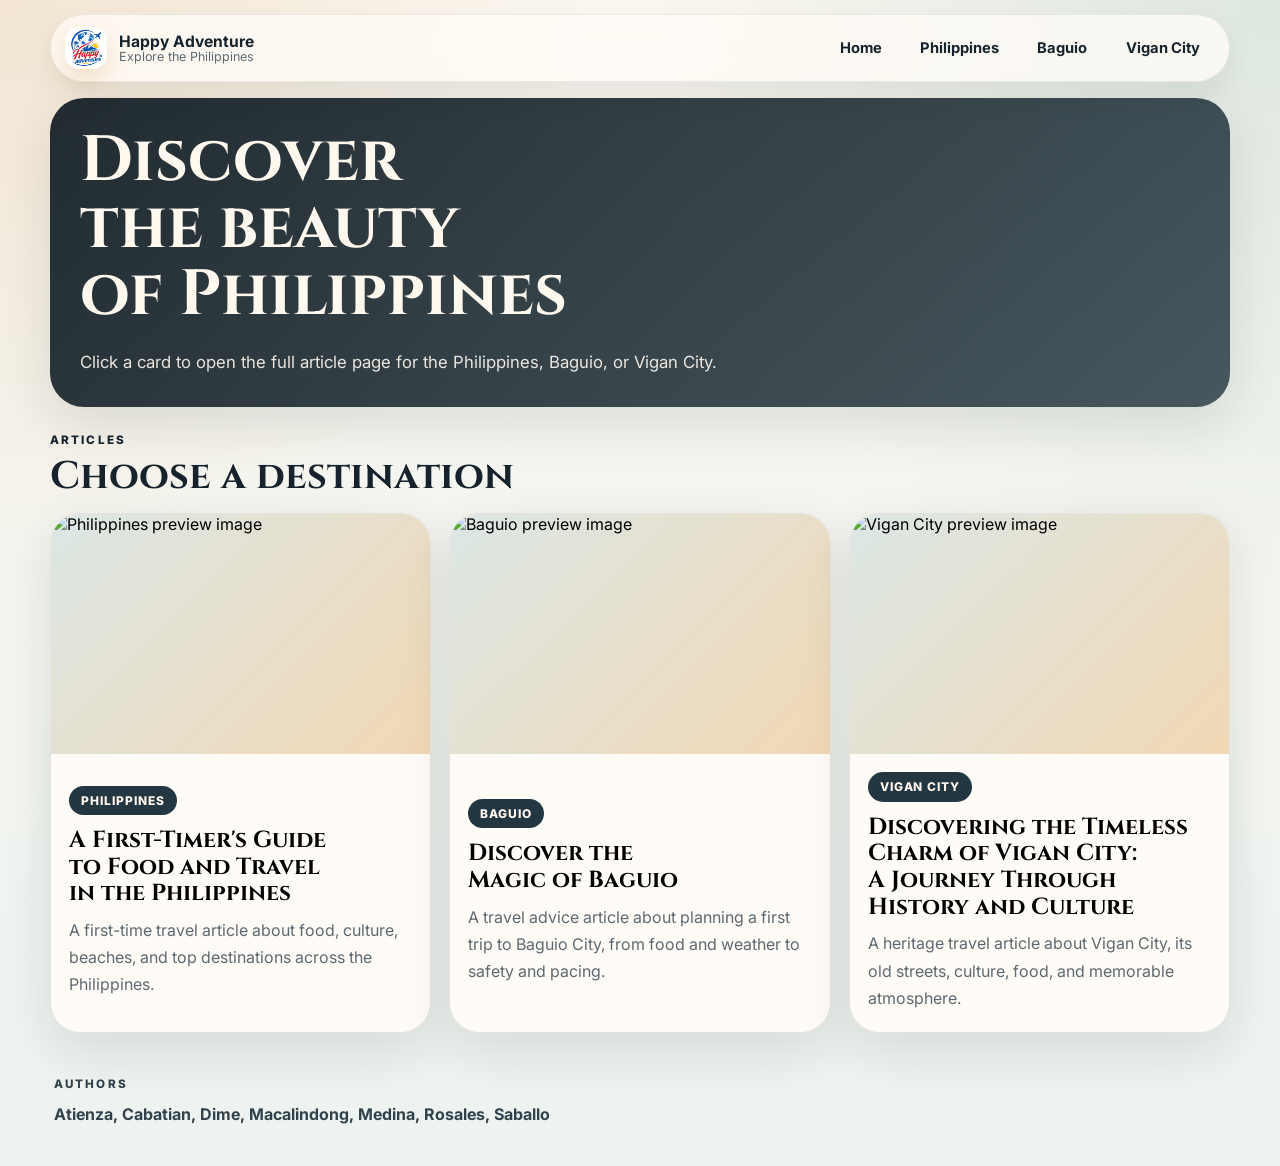
==== index.html @ 6094ad16 "Initial Commit" ====
<!DOCTYPE html>
<html lang="en">
<head>
  <meta charset="UTF-8" />
  <meta name="viewport" content="width=device-width, initial-scale=1.0" />
  <title>Happy Adventure</title>
  <link rel="preconnect" href="https://fonts.googleapis.com">
  <link rel="preconnect" href="https://fonts.gstatic.com" crossorigin>
  <link href="https://fonts.googleapis.com/css2?family=Cinzel:wght@600;700&family=Inter:wght@400;500;600;700;800&display=swap" rel="stylesheet">
  <link rel="stylesheet" href="styles.css" />
</head>
<body>
  <div class="page-shell">
    <nav class="site-nav" aria-label="Primary">
      <a class="brand" href="#" aria-label="Happy Adventure home">
        <img class="brand-mark" src="assets/happy-adventure-logo.jpg"></img>
        <span class="brand-text">
          <strong>Happy Adventure</strong>
          <small>Explore the Philippines</small>
        </span>
      </a>

      <div class="nav-links">
        <a href="#">Home</a>
        <a href="#philippines">Philippines</a>
        <a href="#baguio">Baguio</a>
        <a href="#vigan">Vigan City</a>
      </div>
    </nav>

    <header class="hero">
      <div class="hero-copy">
        <h1>Discover the beauty of Philippines</h1>
        <p class="intro">
          Click a card to open the full article page for the Philippines, Baguio, or Vigan City.
        </p>
      </div>
    </header>

    <main>
      <section id="home-page" class="page-section">
        <div class="section-head">
          <div>
            <p class="section-kicker">Articles</p>
            <h2>Choose a destination</h2>
          </div>
        </div>
        <div id="card-grid" class="card-grid" aria-label="Article cards"></div>
      </section>

      <section id="article-page" class="page-section" hidden>
        <button id="back-button" class="back-button" type="button">Back to cards</button>
        <article id="article-view" class="article-view" aria-live="polite"></article>
      </section>
    </main>

    <footer class="footer">
      <div>
        <p class="section-kicker">Authors</p>
        <p class="contributors">Atienza, Cabatian, Dime, Macalindong, Medina, Rosales, Saballo</p>
      </div>
    </footer>
  </div>

  <script src="script.js"></script>
</body>
</html>
---- styles.css ----
:root {
  --bg: #f4ede3;
  --ink: #16232c;
  --muted: #5d6971;
  --card: rgba(255, 250, 244, 0.9);
  --card-strong: rgba(255, 251, 246, 0.98);
  --line: rgba(20, 34, 43, 0.11);
  --accent: #c98b3f;
  --accent-2: #2e8a7d;
  --accent-soft: rgba(201, 139, 63, 0.14);
  --shadow: 0 18px 52px rgba(13, 24, 31, 0.11);
  --shadow-soft: 0 12px 30px rgba(13, 24, 31, 0.08);
  --radius-xl: 30px;
  --radius-lg: 22px;
  --radius-md: 16px;
}

* {
  box-sizing: border-box;
}

html {
  scroll-behavior: smooth;
}

body {
  margin: 0;
  font-family: "Inter", system-ui, sans-serif;
  color: var(--ink);
  overflow-x: hidden;
  background:
    radial-gradient(circle at top left, rgba(201, 139, 63, 0.16), transparent 34%),
    radial-gradient(circle at top right, rgba(46, 138, 125, 0.14), transparent 36%),
    linear-gradient(180deg, #fbf7f0 0%, #edf3f0 100%);
}

a {
  color: inherit;
}

button {
  font: inherit;
}

.page-shell {
  width: min(1180px, calc(100% - 28px));
  margin: 14px auto 34px;
}

.site-nav {
  position: sticky;
  top: 12px;
  z-index: 20;
  display: flex;
  align-items: center;
  justify-content: space-between;
  gap: 16px;
  margin-bottom: 16px;
  padding: 12px 14px;
  border-radius: 999px;
  background: rgba(255, 251, 246, 0.78);
  border: 1px solid rgba(20, 34, 43, 0.08);
  backdrop-filter: blur(16px);
  box-shadow: var(--shadow-soft);
}

.brand {
  display: inline-flex;
  align-items: center;
  gap: 12px;
  text-decoration: none;
  min-width: 0;
}

.brand-mark {
  display: grid;
  place-items: center;
  width: 42px;
  height: 42px;
  border-radius: 14px;
  background: linear-gradient(135deg, var(--accent), #e2b86e);
  color: #fffaf3;
  font-size: 0.8rem;
  font-weight: 900;
  letter-spacing: 0.08em;
  box-shadow: 0 10px 20px rgba(201, 139, 63, 0.22);
}

.brand-text {
  display: grid;
  line-height: 1.1;
}

.brand-text strong {
  font-size: 0.98rem;
}

.brand-text small {
  color: var(--muted);
  font-size: 0.78rem;
}

.nav-links {
  display: flex;
  align-items: center;
  flex-wrap: wrap;
  gap: 8px;
}

.nav-links a {
  text-decoration: none;
  color: var(--ink);
  font-weight: 700;
  font-size: 0.92rem;
  padding: 0.7rem 0.95rem;
  border-radius: 999px;
  transition: background 0.18s ease, transform 0.18s ease, color 0.18s ease;
}

.nav-links a:hover,
.nav-links a:focus-visible {
  background: rgba(46, 138, 125, 0.11);
  color: #184f48;
  transform: translateY(-1px);
  outline: none;
}

.hero {
  display: grid;
  grid-template-columns: minmax(0, 1.25fr) minmax(280px, 0.75fr);
  gap: 20px;
  padding: 30px;
  border-radius: 34px;
  background:
    linear-gradient(135deg, rgba(17, 29, 36, 0.93), rgba(44, 62, 70, 0.86)),
    url("https://images.unsplash.com/photo-1500375592092-40eb2168fd21?auto=format&fit=crop&w=1600&q=80") center/cover;
  color: #fff8ef;
  box-shadow: var(--shadow);
  overflow: hidden;
}

.eyebrow,
.section-kicker,
.note-label {
  margin: 0 0 10px;
  text-transform: uppercase;
  letter-spacing: 0.18em;
  font-size: 0.73rem;
  font-weight: 800;
}

.hero h1,
.section-head h2,
.article-title {
  font-family: "Cinzel", Georgia, serif;
  line-height: 1.05;
  margin: 0;
}

.hero h1 {
  font-size: clamp(2.3rem, 5vw, 4.6rem);
  max-width: 12ch;
  text-wrap: balance;
}

.intro {
  margin: 18px 0 0;
  max-width: 60ch;
  line-height: 1.75;
  font-size: 1.05rem;
  color: rgba(255, 248, 239, 0.9);
}

.hero-note {
  padding: 20px;
  border-radius: 24px;
  background: rgba(255, 248, 239, 0.1);
  border: 1px solid rgba(255, 248, 239, 0.14);
  backdrop-filter: blur(10px);
}

.hero-note ul {
  margin: 0;
  padding-left: 18px;
  line-height: 1.75;
  color: rgba(255, 248, 239, 0.92);
}

main {
  margin-top: 24px;
}

.page-section {
  margin-top: 26px;
}

.section-head {
  margin-bottom: 16px;
}

.section-head h2 {
  font-size: clamp(1.6rem, 3vw, 2.5rem);
  text-wrap: balance;
}

.card-grid {
  display: grid;
  grid-template-columns: repeat(3, minmax(0, 1fr));
  gap: 18px;
}

.story-card {
  display: grid;
  gap: 0;
  border: 1px solid var(--line);
  border-radius: var(--radius-xl);
  overflow: hidden;
  background: var(--card-strong);
  box-shadow: var(--shadow);
  cursor: pointer;
  text-align: left;
  padding: 0;
  transition: transform 0.18s ease, box-shadow 0.18s ease;
}

.story-card:hover,
.story-card:focus-visible {
  transform: translateY(-3px);
  box-shadow: 0 24px 65px rgba(13, 24, 31, 0.18);
  outline: none;
}

.story-thumb {
  height: 240px;
  background: linear-gradient(135deg, #dce7e5, #f1d8b4);
}

.story-thumb img {
  display: block;
  width: 100%;
  height: 100%;
  object-fit: cover;
}

.story-body {
  padding: 18px 18px 20px;
}

.story-tag {
  display: inline-flex;
  align-items: center;
  border-radius: 999px;
  padding: 0.45rem 0.75rem;
  font-size: 0.75rem;
  font-weight: 800;
  text-transform: uppercase;
  letter-spacing: 0.08em;
  color: #fff7ed;
  background: #233743;
}

.story-card h3 {
  margin: 12px 0 10px;
  font-family: "Cinzel", Georgia, serif;
  font-size: 1.45rem;
  line-height: 1.15;
  text-wrap: balance;
}

.story-card p {
  margin: 0;
  line-height: 1.7;
  color: var(--muted);
}

.back-button {
  display: inline-flex;
  align-items: center;
  gap: 8px;
  border: 0;
  border-radius: 999px;
  padding: 0.9rem 1.15rem;
  background: linear-gradient(135deg, #233743, #1d2d36);
  color: #fff7ed;
  font-weight: 800;
  cursor: pointer;
  box-shadow: var(--shadow);
}

.article-view {
  margin-top: 16px;
  border-radius: 32px;
  background: var(--card);
  border: 1px solid var(--line);
  overflow: hidden;
  box-shadow: var(--shadow);
}

.article-hero {
  margin: 0;
  width: 100%;
  overflow: hidden;
  background: #dce7e5;
}

.article-hero img {
  display: block;
  width: 100%;
  height: auto;
  object-fit: cover;
}

.article-meta-wrap {
  padding: 26px 26px 10px;
}

.article-title {
  font-size: clamp(1.9rem, 4vw, 3.6rem);
  margin-bottom: 14px;
  text-wrap: balance;
}

.article-meta {
  display: flex;
  flex-wrap: wrap;
  gap: 10px;
  margin: 0 0 12px;
  color: var(--muted);
}

.meta-chip {
  border-radius: 999px;
  padding: 0.45rem 0.75rem;
  background: rgba(45, 127, 119, 0.1);
  border: 1px solid rgba(45, 127, 119, 0.16);
}

.article-source {
  margin: 0 26px;
  padding: 12px 0 18px;
  color: var(--muted);
  border-bottom: 1px solid var(--line);
}

.article-source a {
  color: var(--accent-2);
  font-weight: 700;
  text-decoration-thickness: 2px;
  text-underline-offset: 3px;
}

.article-content {
  padding: 18px 26px 28px;
}

.article-content p {
  margin: 0 0 16px;
  line-height: 1.85;
  font-size: 1.02rem;
}

.article-content p:last-child {
  margin-bottom: 0;
}

.footer {
  display: flex;
  justify-content: space-between;
  gap: 20px;
  align-items: end;
  padding: 22px 4px 4px;
  margin-top: 22px;
  color: #31424b;
}

.contributors {
  margin: 0;
  font-weight: 700;
  line-height: 1.7;
}

.footer-note {
  margin: 0;
  text-align: right;
  color: var(--muted);
  max-width: 30ch;
}

@media (max-width: 960px) {
  .site-nav {
    border-radius: 24px;
    padding: 14px;
  }

  .hero,
  .card-grid,
  .footer {
    grid-template-columns: 1fr;
    flex-direction: column;
    align-items: stretch;
  }

  .card-grid {
    display: grid;
  }

  .story-thumb {
    height: 220px;
  }

  .article-meta-wrap,
  .article-source,
  .article-content {
    padding-left: 18px;
    padding-right: 18px;
  }

  .footer-note {
    text-align: left;
    max-width: none;
  }
}

@media (max-width: 640px) {
  .page-shell {
    width: min(100% - 18px, 1180px);
  }

  .site-nav {
    top: 8px;
    padding: 12px;
  }

  .brand-text small {
    display: none;
  }

  .nav-links {
    gap: 6px;
  }

  .nav-links a {
    padding: 0.62rem 0.78rem;
    font-size: 0.85rem;
  }

  .hero {
    padding: 20px;
    border-radius: 26px;
  }

  .article-view {
    border-radius: 24px;
  }
}
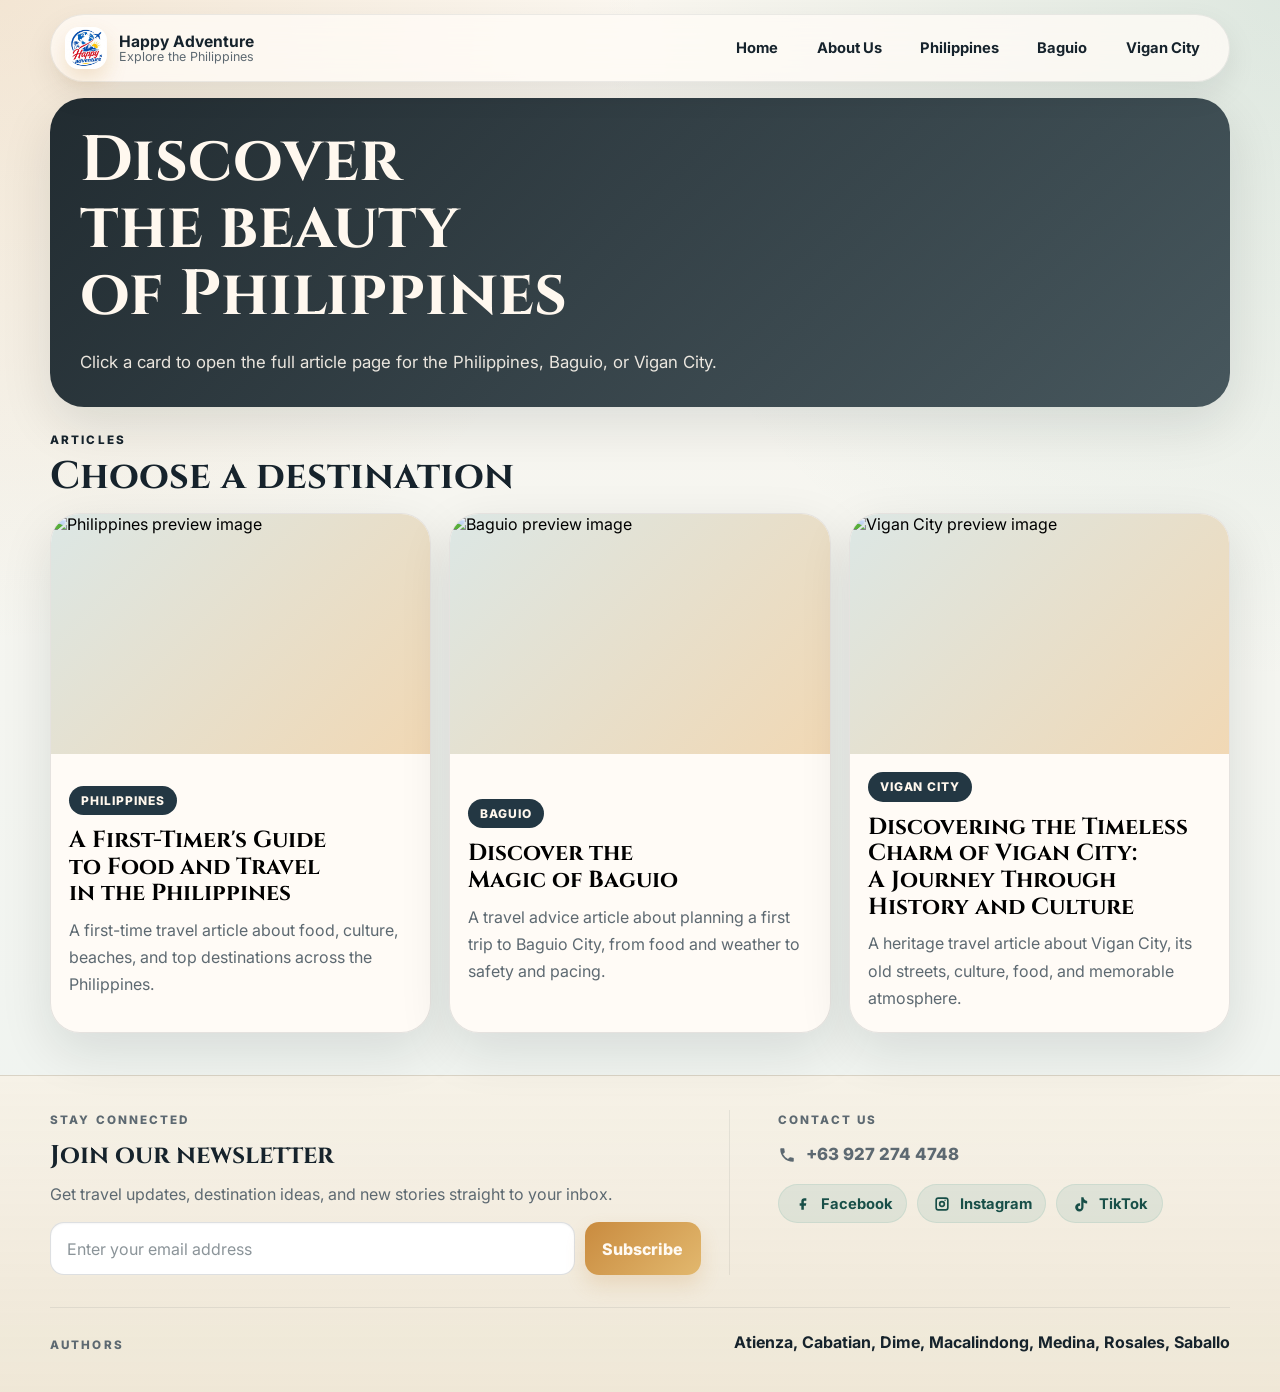
==== commit 7cbd707d: "Added about us and footer" ====
--- a/index.html
+++ b/index.html
@@ -12,8 +12,8 @@
 <body>
   <div class="page-shell">
     <nav class="site-nav" aria-label="Primary">
-      <a class="brand" href="#" aria-label="Happy Adventure home">
-        <img class="brand-mark" src="assets/happy-adventure-logo.jpg"></img>
+      <a class="brand" href="index.html" aria-label="Happy Adventure home">
+        <img class="brand-mark" src="assets/happy-adventure-logo.jpg" alt="Happy Adventure logo" />
         <span class="brand-text">
           <strong>Happy Adventure</strong>
           <small>Explore the Philippines</small>
@@ -21,7 +21,8 @@
       </a>
 
       <div class="nav-links">
-        <a href="#">Home</a>
+        <a href="index.html">Home</a>
+        <a href="about-us.html">About Us</a>
         <a href="#philippines">Philippines</a>
         <a href="#baguio">Baguio</a>
         <a href="#vigan">Vigan City</a>
@@ -54,12 +55,50 @@
       </section>
     </main>
 
-    <footer class="footer">
-      <div>
-        <p class="section-kicker">Authors</p>
-        <p class="contributors">Atienza, Cabatian, Dime, Macalindong, Medina, Rosales, Saballo</p>
+    </div>
+
+    <footer class="site-footer">
+      <div class="footer-grid">
+        <section class="footer-panel footer-newsletter">
+          <p class="section-kicker">Stay Connected</p>
+          <h2>Join our newsletter</h2>
+          <p>Get travel updates, destination ideas, and new stories straight to your inbox.</p>
+          <form class="newsletter-form">
+            <label class="sr-only" for="newsletter-email">Email address</label>
+            <input id="newsletter-email" name="email" type="email" placeholder="Enter your email address" />
+            <button type="submit">Subscribe</button>
+          </form>
+        </section>
+
+        <section class="footer-panel footer-contact">
+          <p class="section-kicker">Contact Us</p>
+          <p class="contact-phone">
+            <svg viewBox="0 0 24 24" aria-hidden="true"><path d="M6.62 10.79a15.1 15.1 0 0 0 6.59 6.59l2.2-2.2a1 1 0 0 1 1.02-.24c1.12.37 2.33.57 3.57.57a1 1 0 0 1 1 1v3.5a1 1 0 0 1-1 1C10.3 21 3 13.7 3 4a1 1 0 0 1 1-1h3.5a1 1 0 0 1 1 1c0 1.24.2 2.45.57 3.57a1 1 0 0 1-.25 1.02l-2.2 2.2Z"/></svg>
+            <span>+63 927 274 4748</span>
+          </p>
+          <div class="social-links" aria-label="Social media links">
+            <a href="https://facebook.com" target="_blank" rel="noreferrer" aria-label="Facebook">
+              <svg viewBox="0 0 24 24" aria-hidden="true"><path d="M13.5 8H16V5h-2.5C11.57 5 10 6.57 10 8.5V11H8v3h2v5h3v-5h2.4l.6-3H13V8.8c0-.44.36-.8.5-.8Z"/></svg>
+              <span>Facebook</span>
+            </a>
+            <a href="https://instagram.com" target="_blank" rel="noreferrer" aria-label="Instagram">
+              <svg viewBox="0 0 24 24" aria-hidden="true"><path d="M7.5 4h9A3.5 3.5 0 0 1 20 7.5v9a3.5 3.5 0 0 1-3.5 3.5h-9A3.5 3.5 0 0 1 4 16.5v-9A3.5 3.5 0 0 1 7.5 4Zm0 2A1.5 1.5 0 0 0 6 7.5v9A1.5 1.5 0 0 0 7.5 18h9a1.5 1.5 0 0 0 1.5-1.5v-9A1.5 1.5 0 0 0 16.5 6h-9ZM12 8.2A3.8 3.8 0 1 1 8.2 12 3.8 3.8 0 0 1 12 8.2Zm0 2A1.8 1.8 0 1 0 13.8 12 1.8 1.8 0 0 0 12 10.2ZM16.6 7.4a.9.9 0 1 1-.9-.9.9.9 0 0 1 .9.9Z"/></svg>
+              <span>Instagram</span>
+            </a>
+            <a href="https://tiktok.com" target="_blank" rel="noreferrer" aria-label="TikTok">
+              <svg viewBox="0 0 24 24" aria-hidden="true"><path d="M15 4c.4 2.7 1.9 4.2 4.4 4.4v3a7.1 7.1 0 0 1-4.4-1.3V16a5 5 0 1 1-5-5c.3 0 .6 0 .9.1v3.2a1.9 1.9 0 1 0 1.4 1.8V4h2.7Z"/></svg>
+              <span>TikTok</span>
+            </a>
+          </div>
+        </section>
+
+        <section class="footer-panel footer-authors">
+          <p class="section-kicker">Authors</p>
+          <p class="contributors">Atienza, Cabatian, Dime, Macalindong, Medina, Rosales, Saballo</p>
+        </section>
       </div>
     </footer>
+
   </div>
 
   <script src="script.js"></script>
--- a/styles.css
+++ b/styles.css
@@ -42,6 +42,18 @@
   font: inherit;
 }
 
+.sr-only {
+  position: absolute;
+  width: 1px;
+  height: 1px;
+  padding: 0;
+  margin: -1px;
+  overflow: hidden;
+  clip: rect(0, 0, 0, 0);
+  white-space: nowrap;
+  border: 0;
+}
+
 .page-shell {
   width: min(1180px, calc(100% - 28px));
   margin: 14px auto 34px;
@@ -363,6 +375,82 @@
   margin-bottom: 0;
 }
 
+.inline-media {
+  margin: 22px auto;
+  max-width: 860px;
+}
+
+.inline-media img {
+  display: block;
+  width: 100%;
+  height: auto;
+  border-radius: 22px;
+  box-shadow: var(--shadow-soft);
+}
+
+.inline-media-caption {
+  margin: 10px 4px 0;
+  color: var(--muted);
+  font-size: 0.92rem;
+}
+
+.inline-media-caption a {
+  color: var(--accent-2);
+  font-weight: 700;
+  text-decoration-thickness: 2px;
+  text-underline-offset: 3px;
+  margin-left: 6px;
+}
+
+.about-card {
+  padding: 22px 24px;
+  border-radius: 26px;
+  background: var(--card-strong);
+  border: 1px solid var(--line);
+  box-shadow: var(--shadow-soft);
+}
+
+.about-card p {
+  margin: 0 0 12px;
+  line-height: 1.8;
+  color: var(--muted);
+}
+
+.about-card p:last-child {
+  margin-bottom: 0;
+}
+
+.content-wrapper {
+  padding: 22px 24px;
+  border-radius: 26px;
+  background: var(--card-strong);
+  border: 1px solid var(--line);
+  box-shadow: var(--shadow-soft);
+}
+
+.content-wrapper p,
+.content-wrapper li {
+  line-height: 1.8;
+  color: var(--muted);
+}
+
+.content-wrapper p {
+  margin: 0 0 12px;
+}
+
+.content-wrapper p:last-child {
+  margin-bottom: 0;
+}
+
+.content-wrapper ul {
+  margin: 0;
+  padding-left: 20px;
+}
+
+.content-wrapper li + li {
+  margin-top: 10px;
+}
+
 .footer {
   display: flex;
   justify-content: space-between;
@@ -373,10 +461,191 @@
   color: #31424b;
 }
 
+.site-footer {
+  margin-top: 42px;
+  padding: 34px 0 24px;
+  border-top: 1px solid rgba(20, 34, 43, 0.1);
+  background:
+    linear-gradient(180deg, rgba(247, 241, 230, 0.88), rgba(239, 231, 214, 0.98));
+  width: 100%;
+}
+
+.footer-grid {
+  display: grid;
+  grid-template-columns: repeat(12, minmax(0, 1fr));
+  gap: 28px 20px;
+  align-items: start;
+  width: min(1180px, calc(100% - 28px));
+  margin: 0 auto;
+}
+
+.footer-panel {
+  padding: 0;
+  border: 0;
+  background: transparent;
+  box-shadow: none;
+  position: static;
+  overflow: visible;
+}
+
+.footer-panel h2 {
+  margin: 0 0 10px;
+  font-family: "Cinzel", Georgia, serif;
+  font-size: clamp(1.25rem, 2vw, 1.8rem);
+  line-height: 1.1;
+}
+
+.footer-panel p {
+  margin: 0 0 12px;
+  line-height: 1.75;
+  color: var(--muted);
+}
+
+.footer-newsletter {
+  grid-column: span 7;
+  padding-right: 28px;
+  border-right: 1px solid rgba(20, 34, 43, 0.08);
+}
+
+.footer-contact {
+  grid-column: span 5;
+  display: flex;
+  flex-direction: column;
+  justify-content: flex-start;
+  gap: 10px;
+  padding-left: 28px;
+}
+
+.footer-authors {
+  grid-column: 1 / -1;
+  display: flex;
+  align-items: center;
+  justify-content: space-between;
+  gap: 16px;
+  margin-top: 4px;
+  padding-top: 20px;
+  border-top: 1px solid rgba(20, 34, 43, 0.08);
+}
+
+.footer-authors .section-kicker {
+  margin-bottom: 6px;
+}
+
+.footer-contact .section-kicker,
+.footer-contact .contact-phone,
+.footer-contact .social-links {
+  margin-bottom: 0;
+}
+
+.footer-contact .social-links {
+  margin-top: 4px;
+  flex-wrap: wrap;
+}
+
+.footer-contact .contact-phone {
+  margin-top: 0;
+}
+
+.footer-contact .social-links a {
+  width: auto;
+}
+
+.newsletter-form {
+  display: flex;
+  gap: 10px;
+  margin-top: 14px;
+}
+
+.newsletter-form input {
+  flex: 1;
+  min-width: 0;
+  border: 1px solid rgba(20, 34, 43, 0.14);
+  background: #fff;
+  border-radius: 14px;
+  padding: 0.95rem 1rem;
+  font: inherit;
+  color: var(--ink);
+  box-shadow: inset 0 1px 2px rgba(13, 24, 31, 0.04);
+}
+
+.newsletter-form input::placeholder {
+  color: #8b9499;
+}
+
+.newsletter-form button {
+  border: 0;
+  border-radius: 14px;
+  padding: 0.95rem 1.1rem;
+  background: linear-gradient(135deg, var(--accent), #e2b86e);
+  color: #fffaf3;
+  font-weight: 800;
+  cursor: pointer;
+  box-shadow: 0 10px 20px rgba(201, 139, 63, 0.2);
+}
+
+.contact-phone {
+  display: flex;
+  align-items: center;
+  gap: 10px;
+  font-size: 1.05rem;
+  font-weight: 800;
+  color: var(--ink);
+}
+
+.contact-phone svg {
+  width: 18px;
+  height: 18px;
+  fill: currentColor;
+  flex: 0 0 auto;
+}
+
+.social-links {
+  display: flex;
+  gap: 10px;
+  margin-top: 10px;
+}
+
+.social-links a {
+  display: inline-flex;
+  align-items: center;
+  gap: 8px;
+  padding: 0.55rem 0.85rem;
+  border-radius: 999px;
+  background: rgba(46, 138, 125, 0.1);
+  color: #184f48;
+  border: 1px solid rgba(46, 138, 125, 0.1);
+  transition: transform 0.18s ease, background 0.18s ease;
+  text-decoration: none;
+  font-weight: 700;
+}
+
+.social-links a:hover,
+.social-links a:focus-visible {
+  transform: translateY(-2px);
+  background: rgba(46, 138, 125, 0.16);
+  outline: none;
+}
+
+.social-links svg {
+  width: 20px;
+  height: 20px;
+  fill: currentColor;
+  flex: 0 0 auto;
+}
+
+.social-links span {
+  font-size: 0.92rem;
+}
+
 .contributors {
   margin: 0;
   font-weight: 700;
   line-height: 1.7;
+}
+
+.footer-authors .contributors {
+  color: var(--ink);
+  max-width: 62ch;
 }
 
 .footer-note {
@@ -415,10 +684,44 @@
     padding-right: 18px;
   }
 
+  .inline-media {
+    max-width: none;
+  }
+
   .footer-note {
     text-align: left;
     max-width: none;
   }
+
+  .footer-grid {
+    grid-template-columns: 1fr;
+    width: min(100% - 28px, 1180px);
+  }
+
+  .footer-newsletter,
+  .footer-contact,
+  .footer-authors {
+    grid-column: auto;
+  }
+
+  .footer-newsletter,
+  .footer-contact {
+    padding: 0;
+    border: 0;
+  }
+
+  .footer-authors {
+    flex-direction: column;
+    align-items: flex-start;
+  }
+
+  .newsletter-form {
+    flex-direction: column;
+  }
+
+  .newsletter-form button {
+    width: 100%;
+  }
 }
 
 @media (max-width: 640px) {
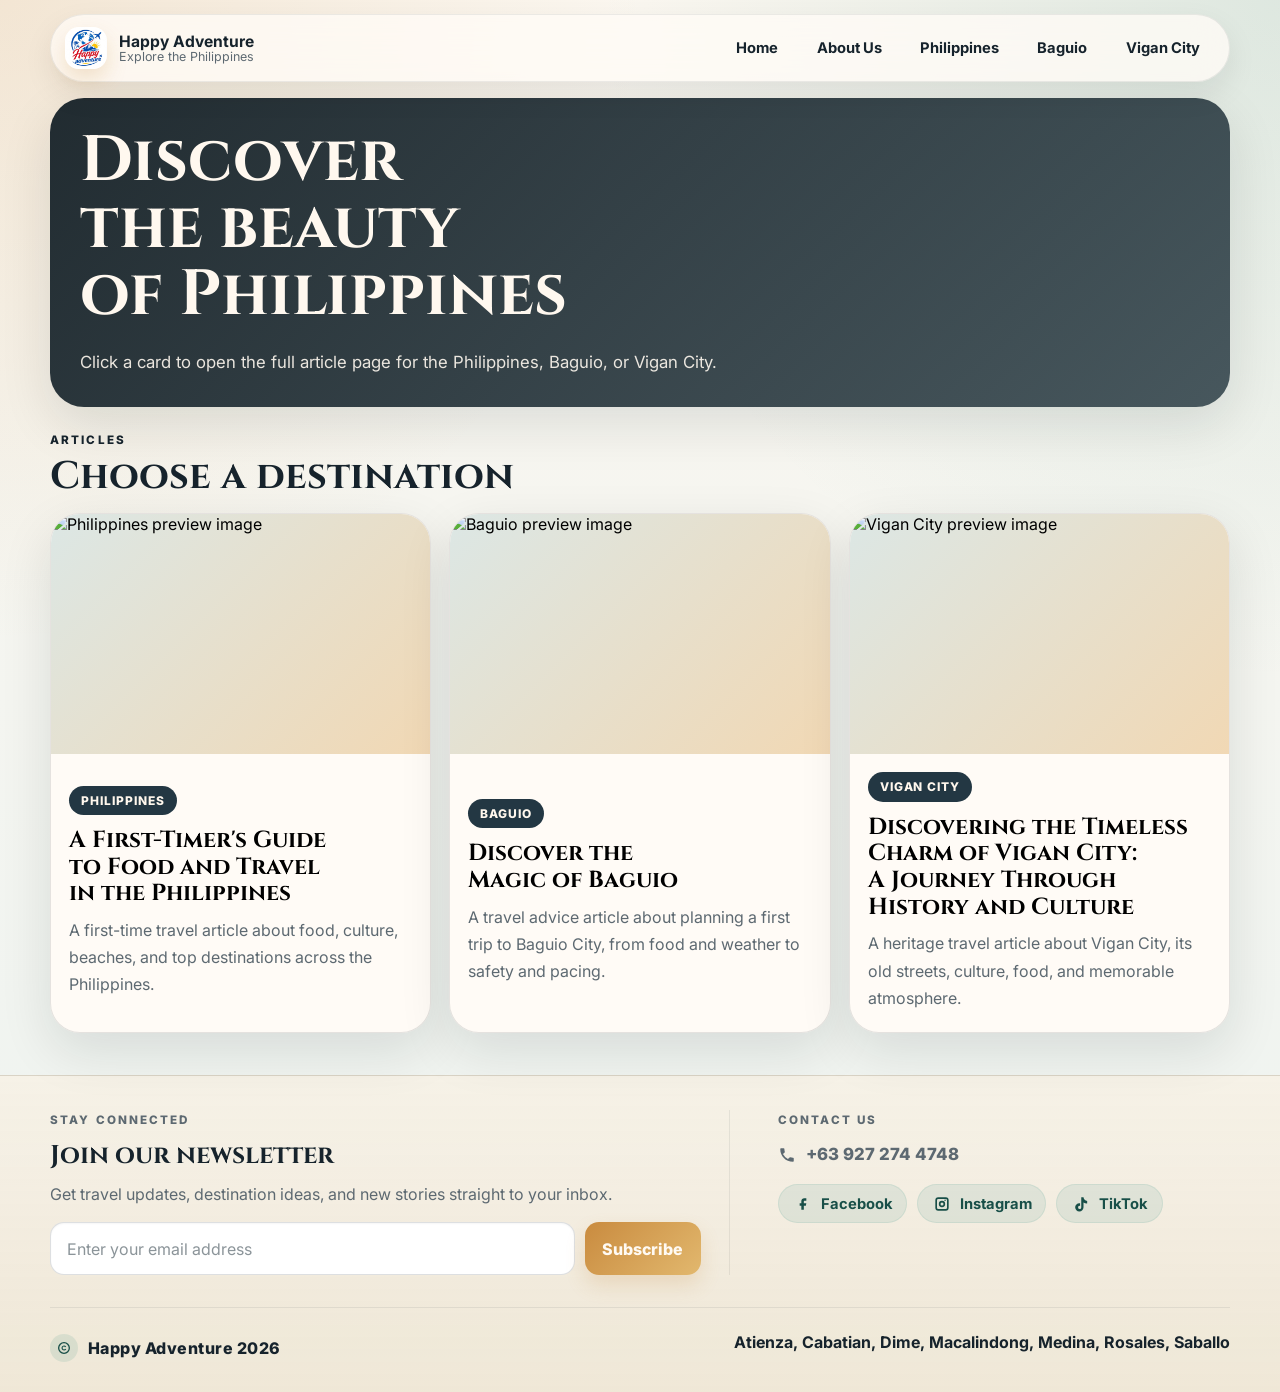
==== commit eebefa7e: "added copyright" ====
--- a/index.html
+++ b/index.html
@@ -93,7 +93,12 @@
         </section>
 
         <section class="footer-panel footer-authors">
-          <p class="section-kicker">Authors</p>
+          <div class="footer-brandline" aria-label="Copyright">
+            <span class="copyright-mark" aria-hidden="true">
+              <svg viewBox="0 0 24 24"><path d="M12 21a9 9 0 1 1 0-18 9 9 0 0 1 0 18Zm0-2a7 7 0 1 0 0-14 7 7 0 0 0 0 14Zm.1-3.2c-2.1 0-3.8-1.5-3.8-3.8s1.7-3.8 3.8-3.8c1.4 0 2.5.6 3.2 1.7l-1.6.9c-.4-.7-1-.9-1.7-.9-1.1 0-2 .8-2 2.1 0 1.2.9 2.1 2 2.1.8 0 1.4-.3 1.8-1l1.6.9c-.8 1.2-1.9 1.8-3.3 1.8Z"/></svg>
+            </span>
+            <span>Happy Adventure 2026</span>
+          </div>
           <p class="contributors">Atienza, Cabatian, Dime, Macalindong, Medina, Rosales, Saballo</p>
         </section>
       </div>
--- a/styles.css
+++ b/styles.css
@@ -527,6 +527,32 @@
   border-top: 1px solid rgba(20, 34, 43, 0.08);
 }
 
+.footer-brandline {
+  display: inline-flex;
+  align-items: center;
+  gap: 10px;
+  color: var(--ink);
+  font-weight: 800;
+  letter-spacing: 0.03em;
+}
+
+.copyright-mark {
+  display: inline-grid;
+  place-items: center;
+  width: 28px;
+  height: 28px;
+  border-radius: 999px;
+  background: rgba(46, 138, 125, 0.12);
+  color: #184f48;
+  flex: 0 0 auto;
+}
+
+.copyright-mark svg {
+  width: 16px;
+  height: 16px;
+  fill: currentColor;
+}
+
 .footer-authors .section-kicker {
   margin-bottom: 6px;
 }
@@ -715,6 +741,10 @@
     align-items: flex-start;
   }
 
+  .footer-brandline {
+    margin-bottom: 8px;
+  }
+
   .newsletter-form {
     flex-direction: column;
   }
